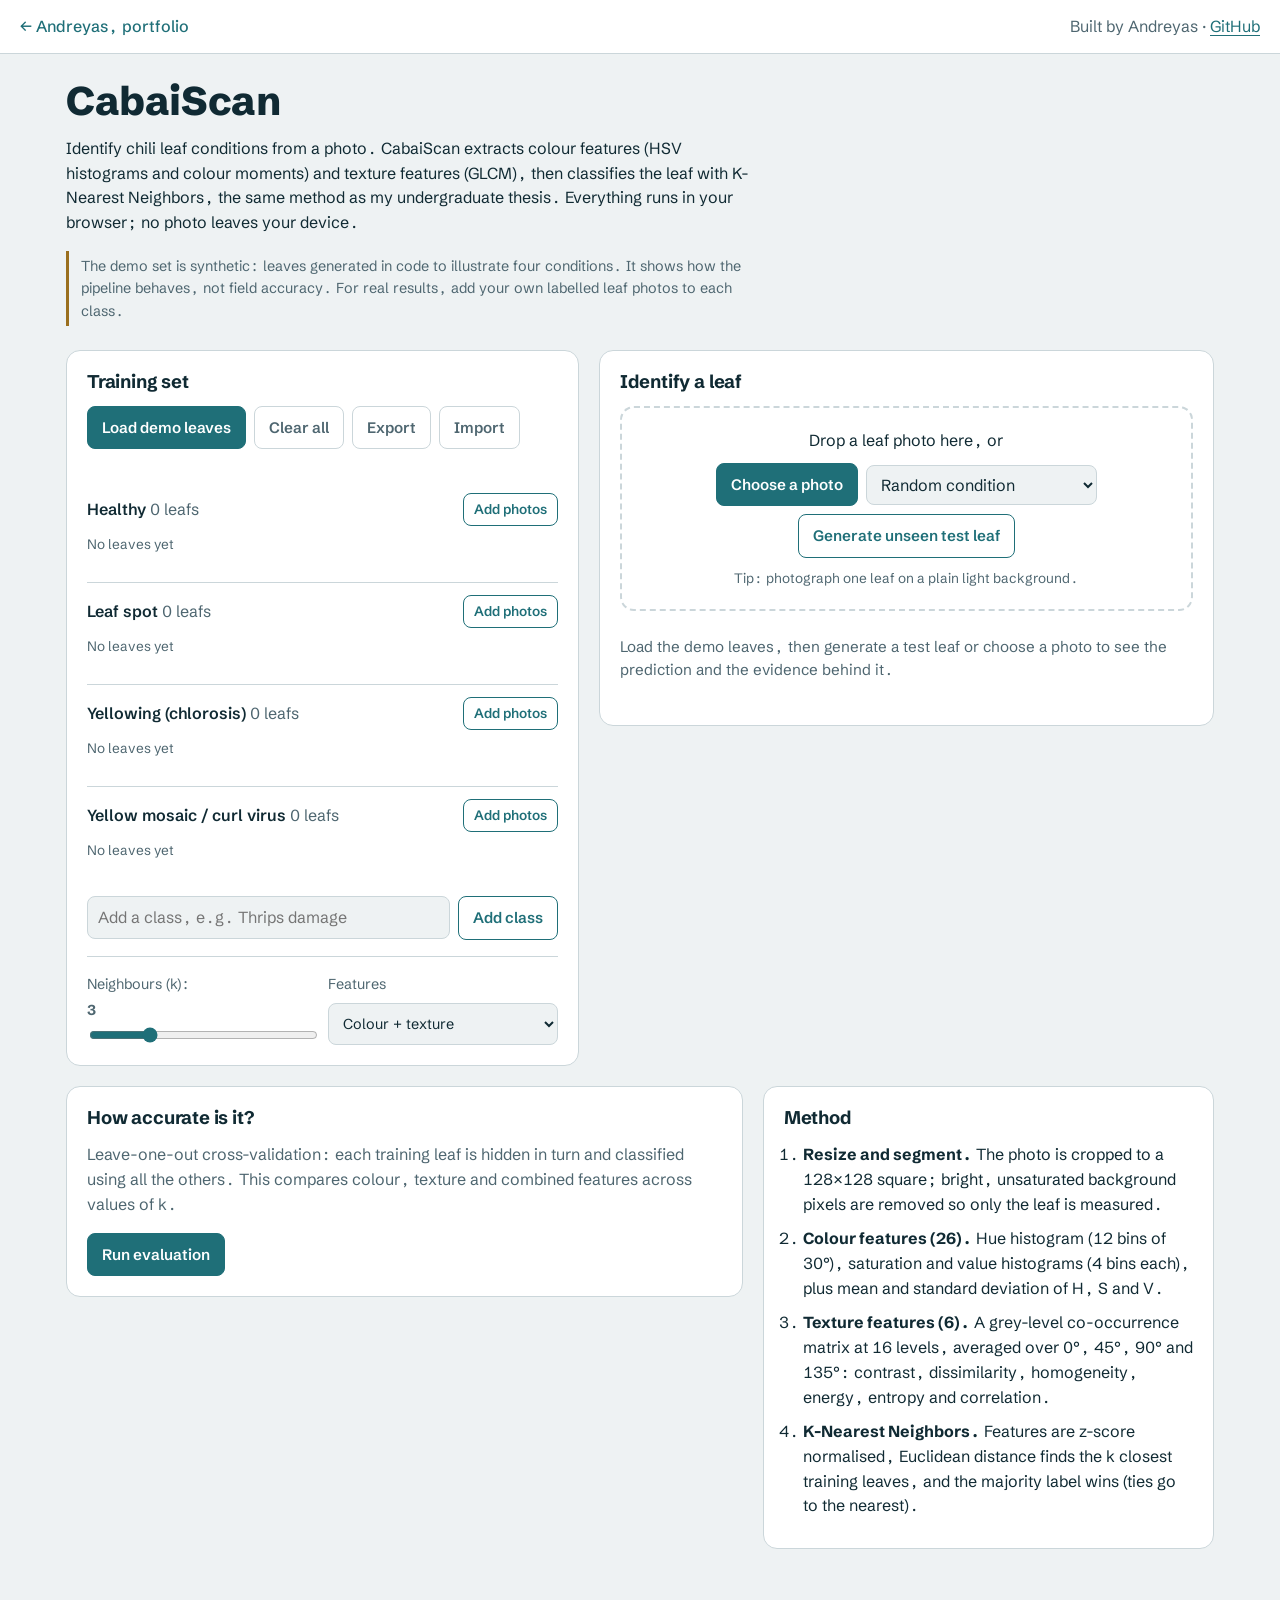
==== projects/cabaiscan/index.html @ ec3f5215 "Portfolio site with CabaiScan, TanyaIT and BackupWatch demos Co-Authored-By: Claude Opus 5.5 <norepl" ====
<!doctype html>
<html lang="en">
<head>
<meta charset="utf-8">
<meta name="viewport" content="width=device-width, initial-scale=1">
<title>CabaiScan</title>
<meta name="description" content="Identify chili leaf diseases in the browser with colour and texture features and K-Nearest Neighbors.">
<link rel="preconnect" href="https://fonts.googleapis.com">
<link rel="preconnect" href="https://fonts.gstatic.com" crossorigin>
<link href="https://fonts.googleapis.com/css2?family=Schibsted+Grotesk:wght@400;500;600;700;800&display=swap" rel="stylesheet">
<link rel="stylesheet" href="../../assets/site.css">
<style>
  .grid { display: grid; grid-template-columns: minmax(0, 5fr) minmax(0, 6fr); gap: 20px; align-items: start; }
  @media (max-width: 900px) { .grid { grid-template-columns: 1fr; } }
  .row { display: flex; flex-wrap: wrap; gap: 8px; align-items: center; }
  .cls { border-top: 1px solid var(--line); padding: 12px 0; }
  .cls:first-of-type { border-top: 0; }
  .cls-head { display: flex; justify-content: space-between; align-items: center; gap: 8px; margin-bottom: 8px; }
  .cls-head strong { font-weight: 600; }
  .thumbs { display: flex; flex-wrap: wrap; gap: 4px; min-height: 36px; }
  .thumbs img { width: 36px; height: 36px; border-radius: 6px; object-fit: cover; border: 1px solid var(--line); background: #fff; }
  .thumbs .more { font-size: .8rem; color: var(--muted); align-self: center; }
  .empty { font-size: .85rem; color: var(--muted); }
  .file-btn { position: relative; overflow: hidden; }
  .file-btn input { position: absolute; inset: 0; opacity: 0; cursor: pointer; }
  .settings { display: grid; grid-template-columns: 1fr 1fr; gap: 12px; margin-top: 16px; padding-top: 16px; border-top: 1px solid var(--line); }
  .drop { border: 2px dashed var(--line); border-radius: var(--radius-lg); padding: 20px; text-align: center; transition: border-color .15s, background .15s; }
  .drop.over { border-color: var(--teal); background: var(--teal-soft); }
  .views { display: flex; gap: 12px; flex-wrap: wrap; margin: 16px 0 4px; }
  .views figure { margin: 0; text-align: center; font-size: .8rem; color: var(--muted); }
  .views canvas { width: 128px; height: 128px; border-radius: 8px; border: 1px solid var(--line); display: block; margin-bottom: 4px; image-rendering: pixelated; background: #fff; }
  .verdict { display: flex; align-items: baseline; gap: 12px; flex-wrap: wrap; margin: 12px 0 4px; }
  .verdict .label { font-size: 1.8rem; font-weight: 800; letter-spacing: -0.02em; }
  .nn { display: grid; grid-template-columns: repeat(auto-fill, minmax(150px, 1fr)); gap: 8px; margin-top: 8px; }
  .nn div { display: flex; gap: 8px; align-items: center; padding: 6px; border: 1px solid var(--line); border-radius: 8px; font-size: .82rem; }
  .nn img { width: 40px; height: 40px; border-radius: 6px; }
  .nn .match { border-color: var(--teal); background: var(--teal-soft); }
  .feat-grid { display: grid; grid-template-columns: minmax(0, 3fr) minmax(0, 2fr); gap: 16px; margin-top: 16px; }
  @media (max-width: 560px) { .feat-grid, .settings { grid-template-columns: 1fr; } }
  .placeholder { color: var(--muted); font-size: .95rem; padding: 24px 0 8px; }
  .lower { display: grid; grid-template-columns: minmax(0, 3fr) minmax(0, 2fr); gap: 20px; margin-top: 20px; align-items: start; }
  @media (max-width: 900px) { .lower { grid-template-columns: 1fr; } }
  .steps { margin: 0; padding-left: 1.2em; }
  .steps li { margin-bottom: .6em; }
  .acc-cell.best { font-weight: 700; color: var(--teal); }
  .cm td.hit { background: var(--teal-soft); font-weight: 700; }
  .cm td.miss { background: var(--alert-soft); }
  .status { font-size: .85rem; color: var(--muted); min-height: 1.3em; }
</style>
</head>
<body>
<header class="app-top">
  <a class="back" href="../../">← Andreyas, portfolio</a>
  <span class="muted">Built by Andreyas · <a href="https://github.com/Andreyas3667">GitHub</a></span>
</header>

<main class="wrap">
  <section class="intro">
    <h1>CabaiScan</h1>
    <p>Identify chili leaf conditions from a photo. CabaiScan extracts colour features (HSV histograms and colour moments) and texture features (GLCM), then classifies the leaf with K-Nearest Neighbors, the same method as my undergraduate thesis. Everything runs in your browser; no photo leaves your device.</p>
    <p class="note">The demo set is synthetic: leaves generated in code to illustrate four conditions. It shows how the pipeline behaves, not field accuracy. For real results, add your own labelled leaf photos to each class.</p>
  </section>

  <div class="grid">
    <section class="panel" aria-labelledby="train-h">
      <h2 id="train-h">Training set</h2>
      <div class="row">
        <button class="btn" id="loadDemo">Load demo leaves</button>
        <button class="btn quiet" id="clearAll">Clear all</button>
        <button class="btn quiet" id="exportModel">Export</button>
        <span class="btn quiet file-btn">Import<input type="file" id="importModel" accept="application/json" aria-label="Import a saved training set"></span>
      </div>
      <p class="status" id="trainStatus" role="status"></p>
      <div id="classes"></div>
      <form class="row" id="addClassForm" style="margin-top:8px">
        <label class="sr-only" for="newClass">New class name</label>
        <input type="text" id="newClass" placeholder="Add a class, e.g. Thrips damage" style="flex:1;min-width:180px">
        <button class="btn ghost" type="submit">Add class</button>
      </form>
      <div class="settings">
        <label class="field">Neighbours (k): <strong id="kVal">3</strong>
          <input type="range" id="k" min="1" max="9" step="2" value="3">
        </label>
        <label class="field">Features
          <select id="featSet">
            <option value="both">Colour + texture</option>
            <option value="color">Colour only</option>
            <option value="texture">Texture only</option>
          </select>
        </label>
      </div>
    </section>

    <section class="panel" aria-labelledby="id-h">
      <h2 id="id-h">Identify a leaf</h2>
      <div class="drop" id="drop">
        <p style="margin:0 0 10px">Drop a leaf photo here, or</p>
        <div class="row" style="justify-content:center">
          <span class="btn file-btn">Choose a photo<input type="file" id="queryFile" accept="image/*" aria-label="Choose a leaf photo to identify"></span>
          <label class="sr-only" for="testClass">Condition for the generated test leaf</label>
          <select id="testClass" style="width:auto"></select>
          <button class="btn ghost" id="genTest">Generate unseen test leaf</button>
        </div>
        <p class="empty" style="margin:10px 0 0">Tip: photograph one leaf on a plain light background.</p>
      </div>
      <div id="result"><p class="placeholder">Load the demo leaves, then generate a test leaf or choose a photo to see the prediction and the evidence behind it.</p></div>
    </section>
  </div>

  <div class="lower">
    <section class="panel" aria-labelledby="eval-h">
      <h2 id="eval-h">How accurate is it?</h2>
      <p class="muted">Leave-one-out cross-validation: each training leaf is hidden in turn and classified using all the others. This compares colour, texture and combined features across values of k.</p>
      <button class="btn" id="runEval">Run evaluation</button>
      <div id="evalOut"></div>
    </section>
    <section class="panel" aria-labelledby="m-h">
      <h2 id="m-h">Method</h2>
      <ol class="steps">
        <li><strong>Resize and segment.</strong> The photo is cropped to a 128×128 square; bright, unsaturated background pixels are removed so only the leaf is measured.</li>
        <li><strong>Colour features (26).</strong> Hue histogram (12 bins of 30°), saturation and value histograms (4 bins each), plus mean and standard deviation of H, S and V.</li>
        <li><strong>Texture features (6).</strong> A grey-level co-occurrence matrix at 16 levels, averaged over 0°, 45°, 90° and 135°: contrast, dissimilarity, homogeneity, energy, entropy and correlation.</li>
        <li><strong>K-Nearest Neighbors.</strong> Features are z-score normalised, Euclidean distance finds the k closest training leaves, and the majority label wins (ties go to the nearest).</li>
      </ol>
    </section>
  </div>
</main>

<script src="core.js"></script>
<script>
(function () {
  "use strict";
  const C = window.CabaiCore;
  const S = C.SIZE;
  const STORE = "cabaiscan-v1";
  let classes = C.CLASSES.map((c) => ({ ...c }));
  let samples = [];   // {label, features, thumb, source}
  let lastQuery = null;

  const $ = (id) => document.getElementById(id);
  const esc = (s) => String(s).replace(/[&<>"']/g, (m) => ({ "&": "&amp;", "<": "&lt;", ">": "&gt;", '"': "&quot;", "'": "&#39;" }[m]));
  const nameOf = (id) => (classes.find((c) => c.id === id) || { name: id }).name;

  function pxToCanvas(px, canvas) {
    canvas.width = S; canvas.height = S;
    canvas.getContext("2d").putImageData(new ImageData(new Uint8ClampedArray(px), S, S), 0, 0);
    return canvas;
  }
  function thumbOf(px) {
    const big = pxToCanvas(px, document.createElement("canvas"));
    const t = document.createElement("canvas"); t.width = 48; t.height = 48;
    t.getContext("2d").drawImage(big, 0, 0, 48, 48);
    return t.toDataURL("image/jpeg", 0.8);
  }
  function maskToPx(px, mask) {
    const out = new Uint8ClampedArray(px);
    for (let p = 0; p < S * S; p++) if (!mask[p]) { out[p * 4] = 30; out[p * 4 + 1] = 42; out[p * 4 + 2] = 48; }
    return out;
  }

  function save() {
    try { localStorage.setItem(STORE, JSON.stringify({ classes, samples })); } catch (e) { /* storage unavailable: keep in memory */ }
  }
  function restore() {
    try {
      const raw = localStorage.getItem(STORE);
      if (!raw) return;
      const d = JSON.parse(raw);
      if (Array.isArray(d.classes) && Array.isArray(d.samples)) { classes = d.classes; samples = d.samples; }
    } catch (e) { /* ignore */ }
  }

  function status(msg) { $("trainStatus").textContent = msg; }

  function renderClasses() {
    const host = $("classes");
    host.innerHTML = "";
    classes.forEach((c) => {
      const mine = samples.filter((s) => s.label === c.id);
      const div = document.createElement("div");
      div.className = "cls";
      const shown = mine.slice(0, 14).map((s) => `<img src="${s.thumb}" alt="">`).join("");
      div.innerHTML = `
        <div class="cls-head">
          <span><strong>${esc(c.name)}</strong> <span class="muted">${mine.length} leaf${mine.length === 1 ? "" : "s"}</span></span>
          <span class="btn ghost file-btn" style="padding:5px 10px;font-size:.85rem">Add photos<input type="file" accept="image/*" multiple aria-label="Add photos to ${esc(c.name)}"></span>
        </div>
        <div class="thumbs">${shown || '<span class="empty">No leaves yet</span>'}${mine.length > 14 ? `<span class="more">+${mine.length - 14}</span>` : ""}</div>`;
      div.querySelector("input").addEventListener("change", (ev) => addFiles(c.id, ev.target.files));
      host.appendChild(div);
    });
    const sel = $("testClass");
    const prev = sel.value;
    sel.innerHTML = '<option value="">Random condition</option>' + C.CLASSES.map((c) => `<option value="${c.id}">${esc(c.name)}</option>`).join("");
    sel.value = prev;
  }

  function loadImageFile(file) {
    return new Promise((resolve, reject) => {
      const url = URL.createObjectURL(file);
      const img = new Image();
      img.onload = () => {
        const scale = Math.min(1, 512 / Math.max(img.width, img.height));
        const w = Math.max(1, Math.round(img.width * scale)), h = Math.max(1, Math.round(img.height * scale));
        const c = document.createElement("canvas"); c.width = w; c.height = h;
        const ctx = c.getContext("2d"); ctx.drawImage(img, 0, 0, w, h);
        URL.revokeObjectURL(url);
        resolve(C.toSquare(ctx.getImageData(0, 0, w, h)));
      };
      img.onerror = () => { URL.revokeObjectURL(url); reject(new Error("unreadable")); };
      img.src = url;
    });
  }

  async function addFiles(label, files) {
    let added = 0, failed = 0;
    for (const f of files) {
      try {
        const px = await loadImageFile(f);
        samples.push({ label, features: C.extract(px).features, thumb: thumbOf(px), source: "user" });
        added++;
      } catch (e) { failed++; }
    }
    save(); renderClasses();
    status(`Added ${added} photo${added === 1 ? "" : "s"} to ${nameOf(label)}${failed ? `; ${failed} file${failed === 1 ? " was" : "s were"} not a readable image` : ""}.`);
    if (lastQuery) identify(lastQuery.px, lastQuery.title);
  }

  function loadDemo() {
    samples = samples.filter((s) => s.source !== "demo");
    classes = C.CLASSES.map((c) => ({ ...c })).concat(classes.filter((c) => !C.CLASSES.some((d) => d.id === c.id)));
    let seed = 1;
    for (const c of C.CLASSES) for (let i = 0; i < 14; i++) {
      const px = C.makeLeaf(c.id, seed++);
      samples.push({ label: c.id, features: C.extract(px).features, thumb: thumbOf(px), source: "demo" });
    }
    save(); renderClasses();
    status("Loaded 56 synthetic leaves, 14 per condition.");
    if (lastQuery) identify(lastQuery.px, lastQuery.title);
  }

  function hueChart(f) {
    const vals = f.slice(0, 12), max = Math.max(...vals, 0.01);
    const w = 300, h = 120, bw = w / 12;
    const bars = vals.map((v, i) => {
      const bh = (v / max) * (h - 22);
      return `<rect x="${i * bw + 2}" y="${h - 18 - bh}" width="${bw - 4}" height="${bh}" rx="2" fill="hsl(${i * 30 + 15} 62% 48%)"><title>${C.FEATURE_NAMES[i]}: ${(v * 100).toFixed(1)}% of leaf pixels</title></rect>`;
    }).join("");
    const ticks = [0, 60, 120, 180, 240, 300].map((d) => `<text x="${(d / 30) * bw}" y="${h - 4}" font-size="10" fill="currentColor">${d}°</text>`).join("");
    return `<svg viewBox="0 0 ${w} ${h}" width="100%" role="img" aria-label="Hue histogram of the leaf" style="color:var(--muted)">${bars}${ticks}</svg>`;
  }

  function identify(px, title) {
    lastQuery = { px, title };
    const ex = C.extract(px);
    const out = $("result");
    const k = +$("k").value, set = $("featSet").value;
    const labels = new Set(samples.map((s) => s.label));
    let verdict;
    if (samples.length === 0) {
      verdict = `<p class="placeholder">The training set is empty. Load the demo leaves or add labelled photos, and the prediction will appear here.</p>`;
    } else {
      const r = C.classify(samples, ex.features, k, set);
      const nn = r.neighbors.map((n) => `<div class="${n.sample.label === r.label ? "match" : ""}"><img src="${n.sample.thumb}" alt=""><span>${esc(nameOf(n.sample.label))}<br><span class="muted">distance ${n.dist.toFixed(2)}</span></span></div>`).join("");
      const agree = r.votes[r.label];
      verdict = `
        <div class="verdict"><span class="label">${esc(nameOf(r.label))}</span>
          <span class="tag ${r.confidence >= 0.67 ? "" : "gold"}">${agree} of ${r.neighbors.length} nearest neighbours agree</span></div>
        ${labels.size < 2 ? '<p class="note">Only one class has training leaves, so every prediction will be that class. Add leaves to at least two classes.</p>' : ""}
        <h3 style="margin-top:14px">Nearest training leaves</h3>
        <div class="nn">${nn}</div>`;
    }
    const f = ex.features;
    const tex = C.FEATURE_NAMES.slice(26).map((n, i) => `<tr><td>${n.replace("GLCM ", "")}</td><td class="num">${f[26 + i].toFixed(3)}</td></tr>`).join("");
    const mom = `<tr><td>Mean hue</td><td class="num">${(f[20] * 360).toFixed(0)}°</td></tr><tr><td>Mean saturation</td><td class="num">${f[22].toFixed(2)}</td></tr><tr><td>Mean value</td><td class="num">${f[24].toFixed(2)}</td></tr>`;
    out.innerHTML = `
      <div class="views">
        <figure><canvas id="vIn"></canvas><figcaption>${esc(title)}</figcaption></figure>
        <figure><canvas id="vMask"></canvas><figcaption>Leaf mask (${(ex.coverage * 100).toFixed(0)}% of image)</figcaption></figure>
      </div>
      ${verdict}
      <div class="feat-grid">
        <div><h3>Colour: hue distribution</h3>${hueChart(f)}<table>${mom}</table></div>
        <div><h3>Texture: GLCM</h3><table>${tex}</table></div>
      </div>`;
    pxToCanvas(px, $("vIn"));
    pxToCanvas(maskToPx(px, ex.mask), $("vMask"));
  }

  let testSeed = 9000 + Math.floor(Math.random() * 1000);
  function genTest() {
    const pick = $("testClass").value || C.CLASSES[Math.floor(Math.random() * C.CLASSES.length)].id;
    const px = C.makeLeaf(pick, testSeed++);
    identify(px, `Generated: ${nameOf(pick)}`);
  }

  function runEval() {
    const out = $("evalOut");
    const labels = [...new Set(samples.map((s) => s.label))];
    if (labels.length < 2 || samples.length < 4) {
      out.innerHTML = `<p class="note">Evaluation needs at least two classes with leaves. Load the demo leaves or add photos first.</p>`;
      return;
    }
    out.innerHTML = `<p class="status">Evaluating ${samples.length} leaves…</p>`;
    setTimeout(() => {
      const ks = [1, 3, 5, 7], sets = [["both", "Colour + texture"], ["color", "Colour only"], ["texture", "Texture only"]];
      const res = sets.map(([s]) => ks.map((k) => C.loocv(samples, k, s, labels).accuracy));
      const best = Math.max(...res.flat());
      const rows = sets.map(([, n], i) => `<tr><td>${n}</td>${res[i].map((a) => `<td class="num acc-cell ${a === best ? "best" : ""}">${(a * 100).toFixed(1)}%</td>`).join("")}</tr>`).join("");
      const k = +$("k").value, set = $("featSet").value;
      const cur = C.loocv(samples, k, set, labels);
      const cm = `<table class="cm"><tr><th>Actual ↓ / Predicted →</th>${labels.map((l) => `<th class="num">${esc(nameOf(l))}</th>`).join("")}</tr>` +
        labels.map((a) => `<tr><th>${esc(nameOf(a))}</th>${labels.map((b) => { const v = cur.confusion[a][b]; return `<td class="num ${a === b ? "hit" : v ? "miss" : ""}">${v}</td>`; }).join("")}</tr>`).join("") + `</table>`;
      out.innerHTML = `
        <h3 style="margin-top:16px">Accuracy by feature set and k</h3>
        <div style="overflow-x:auto"><table><tr><th>Features</th>${ks.map((k) => `<th class="num">k = ${k}</th>`).join("")}</tr>${rows}</table></div>
        <h3 style="margin-top:16px">Confusion matrix, current settings (k = ${k}, ${esc($("featSet").selectedOptions[0].text.toLowerCase())})</h3>
        <div style="overflow-x:auto">${cm}</div>
        <p class="muted" style="margin-top:8px">Accuracy ${(cur.accuracy * 100).toFixed(1)}% on ${samples.length} leaves.${samples.every((s) => s.source === "demo") ? " Synthetic leaves are cleaner than field photos, so expect lower accuracy on real data." : ""}</p>`;
    }, 20);
  }

  // events
  $("loadDemo").addEventListener("click", loadDemo);
  $("clearAll").addEventListener("click", () => {
    samples = []; save(); renderClasses(); status("Training set cleared.");
    if (lastQuery) identify(lastQuery.px, lastQuery.title);
  });
  $("genTest").addEventListener("click", genTest);
  $("queryFile").addEventListener("change", async (ev) => {
    const f = ev.target.files[0]; if (!f) return;
    try { identify(await loadImageFile(f), f.name); } catch (e) { $("result").innerHTML = `<p class="note">That file could not be read as an image. Try a JPG or PNG photo.</p>`; }
    ev.target.value = "";
  });
  const drop = $("drop");
  ["dragenter", "dragover"].forEach((t) => drop.addEventListener(t, (e) => { e.preventDefault(); drop.classList.add("over"); }));
  ["dragleave", "drop"].forEach((t) => drop.addEventListener(t, (e) => { e.preventDefault(); drop.classList.remove("over"); }));
  drop.addEventListener("drop", async (e) => {
    const f = [...e.dataTransfer.files].find((x) => x.type.startsWith("image/"));
    if (!f) return;
    try { identify(await loadImageFile(f), f.name); } catch (er) { /* ignore */ }
  });
  $("k").addEventListener("input", () => { $("kVal").textContent = $("k").value; if (lastQuery) identify(lastQuery.px, lastQuery.title); });
  $("featSet").addEventListener("change", () => { if (lastQuery) identify(lastQuery.px, lastQuery.title); });
  $("runEval").addEventListener("click", runEval);
  $("addClassForm").addEventListener("submit", (e) => {
    e.preventDefault();
    const name = $("newClass").value.trim(); if (!name) return;
    const id = "c-" + name.toLowerCase().replace(/[^a-z0-9]+/g, "-") + "-" + Date.now().toString(36);
    classes.push({ id, name }); $("newClass").value = ""; save(); renderClasses();
    status(`Added class “${name}”. Use Add photos to give it training leaves.`);
  });
  $("exportModel").addEventListener("click", () => {
    const blob = new Blob([JSON.stringify({ app: "CabaiScan", version: 1, classes, samples })], { type: "application/json" });
    const a = document.createElement("a"); a.href = URL.createObjectURL(blob); a.download = "cabaiscan-training-set.json"; a.click();
    setTimeout(() => URL.revokeObjectURL(a.href), 1000);
    status(`Exported ${samples.length} leaves.`);
  });
  $("importModel").addEventListener("change", async (ev) => {
    const f = ev.target.files[0]; if (!f) return;
    try {
      const d = JSON.parse(await f.text());
      if (!Array.isArray(d.samples) || !Array.isArray(d.classes)) throw new Error("format");
      classes = d.classes; samples = d.samples; save(); renderClasses();
      status(`Imported ${samples.length} leaves in ${classes.length} classes.`);
    } catch (e) { status("That file is not a CabaiScan export. Choose a .json file created with Export."); }
    ev.target.value = "";
  });

  restore();
  renderClasses();
  if (samples.length) status(`Restored ${samples.length} leaves from your last visit.`);
})();
</script>
</body>
</html>
---- assets/site.css ----
/* Shared design tokens for Andreyas' portfolio and project demos.
   Palette: cool river mist + Musi teal + songket gold. */
:root {
  --paper: #EEF2F3;
  --surface: #FFFFFF;
  --ink: #102A33;
  --muted: #4E6670;
  --teal: #1F6F78;
  --teal-soft: #D6E8EA;
  --gold: #9A6F1E;
  --gold-soft: #F3E6CC;
  --alert: #B4413C;
  --alert-soft: #F6DEDC;
  --ok: #2F7A4B;
  --line: #CBD6DA;
  --radius-lg: 14px;
  --radius: 8px;
  --font: "Schibsted Grotesk", "Segoe UI", system-ui, sans-serif;
  color-scheme: light;
}
@media (prefers-color-scheme: dark) {
  :root:not([data-theme="light"]) {
    --paper: #0D1B20; --surface: #14262C; --ink: #E4EDEF; --muted: #9AB0B7;
    --teal: #63B7C0; --teal-soft: #1C3A40; --gold: #D9AA52; --gold-soft: #3A2F18;
    --alert: #E3847D; --alert-soft: #3D2321; --ok: #6CC08A; --line: #284248; color-scheme: dark;
  }
}
:root[data-theme="dark"] {
  --paper: #0D1B20; --surface: #14262C; --ink: #E4EDEF; --muted: #9AB0B7;
  --teal: #63B7C0; --teal-soft: #1C3A40; --gold: #D9AA52; --gold-soft: #3A2F18;
  --alert: #E3847D; --alert-soft: #3D2321; --ok: #6CC08A; --line: #284248; color-scheme: dark;
}

* { box-sizing: border-box; }
html { -webkit-text-size-adjust: 100%; }
body {
  margin: 0; background: var(--paper); color: var(--ink);
  font-family: var(--font); font-size: 1rem; line-height: 1.55;
  font-feature-settings: "tnum" 1;
}
a { color: var(--teal); text-underline-offset: 3px; }
a:hover { text-decoration-thickness: 2px; }
:focus-visible { outline: 3px solid var(--gold); outline-offset: 2px; border-radius: 4px; }
h1, h2, h3 { line-height: 1.15; margin: 0 0 .5em; letter-spacing: -0.01em; }
h1 { font-size: clamp(2rem, 5vw, 3rem); font-weight: 800; }
h2 { font-size: 1.5rem; font-weight: 700; }
h3 { font-size: 1.125rem; font-weight: 700; }
p { margin: 0 0 1em; }
.muted { color: var(--muted); }
img { max-width: 100%; }

/* App shell used by demo projects */
.app-top {
  display: flex; flex-wrap: wrap; align-items: center; justify-content: space-between; gap: 8px 16px;
  padding-block: 14px; padding-left: max(20px, env(safe-area-inset-left, 0px)); padding-right: max(20px, env(safe-area-inset-right, 0px)); border-bottom: 1px solid var(--line); background: var(--surface);
}
.app-top a.back { font-weight: 500; text-decoration: none; }
.app-top a.back:hover { text-decoration: underline; }
.wrap { max-width: 1180px; margin: 0 auto; padding-block: 24px 64px; padding-left: max(16px, env(safe-area-inset-left, 0px)); padding-right: max(16px, env(safe-area-inset-right, 0px)); }
.intro { max-width: 70ch; margin-bottom: 24px; }
.intro h1 { font-size: clamp(1.8rem, 4vw, 2.5rem); margin-bottom: .3em; }

.panel {
  background: var(--surface); border: 1px solid var(--line); border-radius: var(--radius-lg);
  padding: 20px;
}
.panel > h2 { font-size: 1.15rem; margin-bottom: .75em; }

.btn {
  font: inherit; font-weight: 600; font-size: .95rem; cursor: pointer;
  border-radius: var(--radius); padding: 9px 14px; border: 1px solid var(--teal);
  background: var(--teal); color: #fff;
}
:root[data-theme="dark"] .btn, .btn { }
.btn:hover { filter: brightness(1.08); }
.btn.ghost { background: transparent; color: var(--teal); }
.btn.quiet { background: transparent; color: var(--muted); border-color: var(--line); }
.btn:disabled { opacity: .5; cursor: not-allowed; }
@media (prefers-color-scheme: dark) { :root:not([data-theme="light"]) .btn:not(.ghost):not(.quiet) { color: #0D1B20; } }
:root[data-theme="dark"] .btn:not(.ghost):not(.quiet) { color: #0D1B20; }

label.field { display: grid; gap: 4px; font-size: .9rem; color: var(--muted); }
select, input[type="text"], input[type="number"], textarea {
  font: inherit; color: var(--ink); background: var(--paper); border: 1px solid var(--line);
  border-radius: var(--radius); padding: 8px 10px; width: 100%;
}
textarea { resize: vertical; min-height: 90px; }
input[type="range"] { accent-color: var(--teal); width: 100%; }

table { border-collapse: collapse; width: 100%; font-size: .9rem; }
th, td { text-align: left; padding: 6px 8px; border-bottom: 1px solid var(--line); }
th { color: var(--muted); font-weight: 600; }
td.num, th.num { text-align: right; }

.tag { display: inline-block; font-size: .8rem; font-weight: 600; padding: 2px 8px; border-radius: 999px; background: var(--teal-soft); color: var(--teal); }
.tag.gold { background: var(--gold-soft); color: var(--gold); }
.tag.alert { background: var(--alert-soft); color: var(--alert); }

.note { font-size: .9rem; color: var(--muted); border-left: 3px solid var(--gold); padding: 4px 0 4px 12px; margin: 12px 0; }

.sr-only { position: absolute; width: 1px; height: 1px; overflow: hidden; clip: rect(0 0 0 0); white-space: nowrap; }

@media (prefers-reduced-motion: reduce) { * { animation: none !important; transition: none !important; scroll-behavior: auto !important; } }
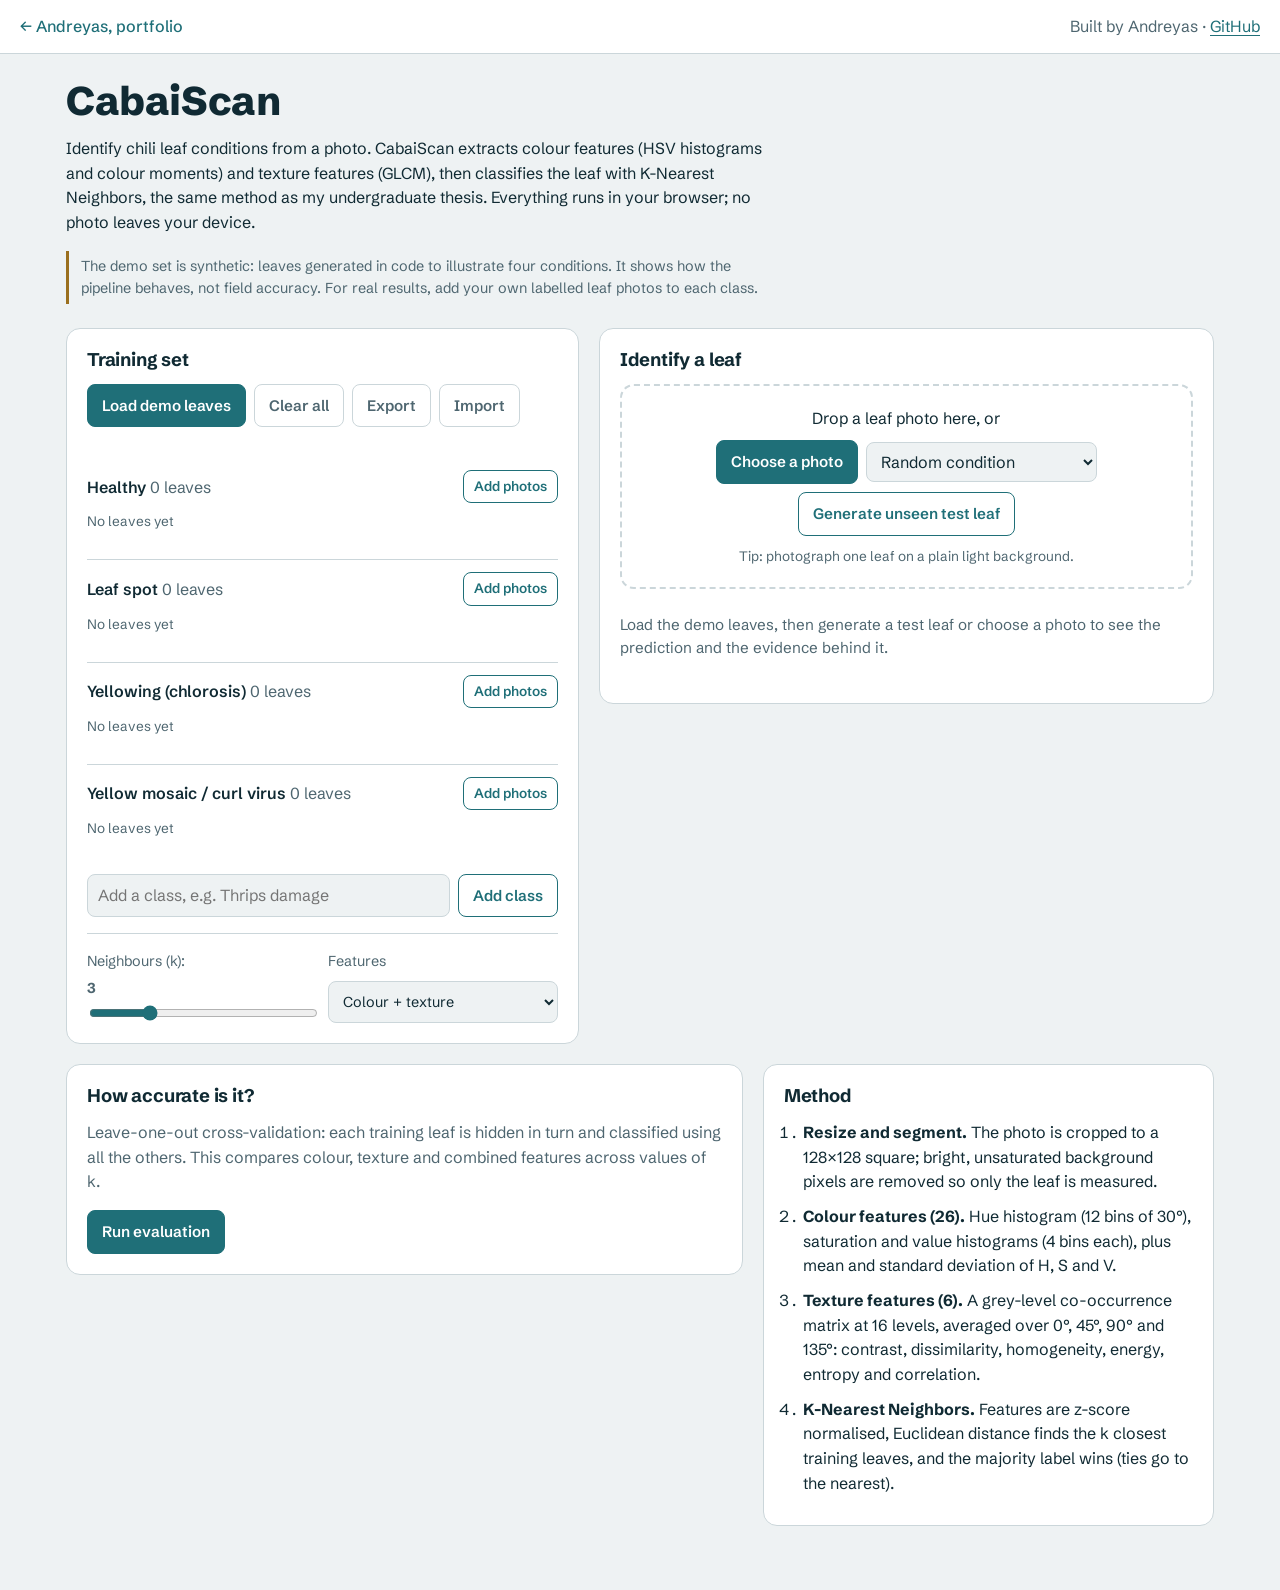
==== commit cc0711b3: "Fix leaf plural in CabaiScan Co-Authored-By: Claude Opus 5.5 <noreply@anthropic.com> Claude-Session:" ====
--- a/projects/cabaiscan/index.html
+++ b/projects/cabaiscan/index.html
@@ -182,7 +182,7 @@
       const shown = mine.slice(0, 14).map((s) => `<img src="${s.thumb}" alt="">`).join("");
       div.innerHTML = `
         <div class="cls-head">
-          <span><strong>${esc(c.name)}</strong> <span class="muted">${mine.length} leaf${mine.length === 1 ? "" : "s"}</span></span>
+          <span><strong>${esc(c.name)}</strong> <span class="muted">${mine.length} ${mine.length === 1 ? "leaf" : "leaves"}</span></span>
           <span class="btn ghost file-btn" style="padding:5px 10px;font-size:.85rem">Add photos<input type="file" accept="image/*" multiple aria-label="Add photos to ${esc(c.name)}"></span>
         </div>
         <div class="thumbs">${shown || '<span class="empty">No leaves yet</span>'}${mine.length > 14 ? `<span class="more">+${mine.length - 14}</span>` : ""}</div>`;
--- a/assets/site.css
+++ b/assets/site.css
@@ -36,8 +36,8 @@
 body {
   margin: 0; background: var(--paper); color: var(--ink);
   font-family: var(--font); font-size: 1rem; line-height: 1.55;
-  font-feature-settings: "tnum" 1;
 }
+table, .num, td.num { font-variant-numeric: tabular-nums; }
 a { color: var(--teal); text-underline-offset: 3px; }
 a:hover { text-decoration-thickness: 2px; }
 :focus-visible { outline: 3px solid var(--gold); outline-offset: 2px; border-radius: 4px; }
